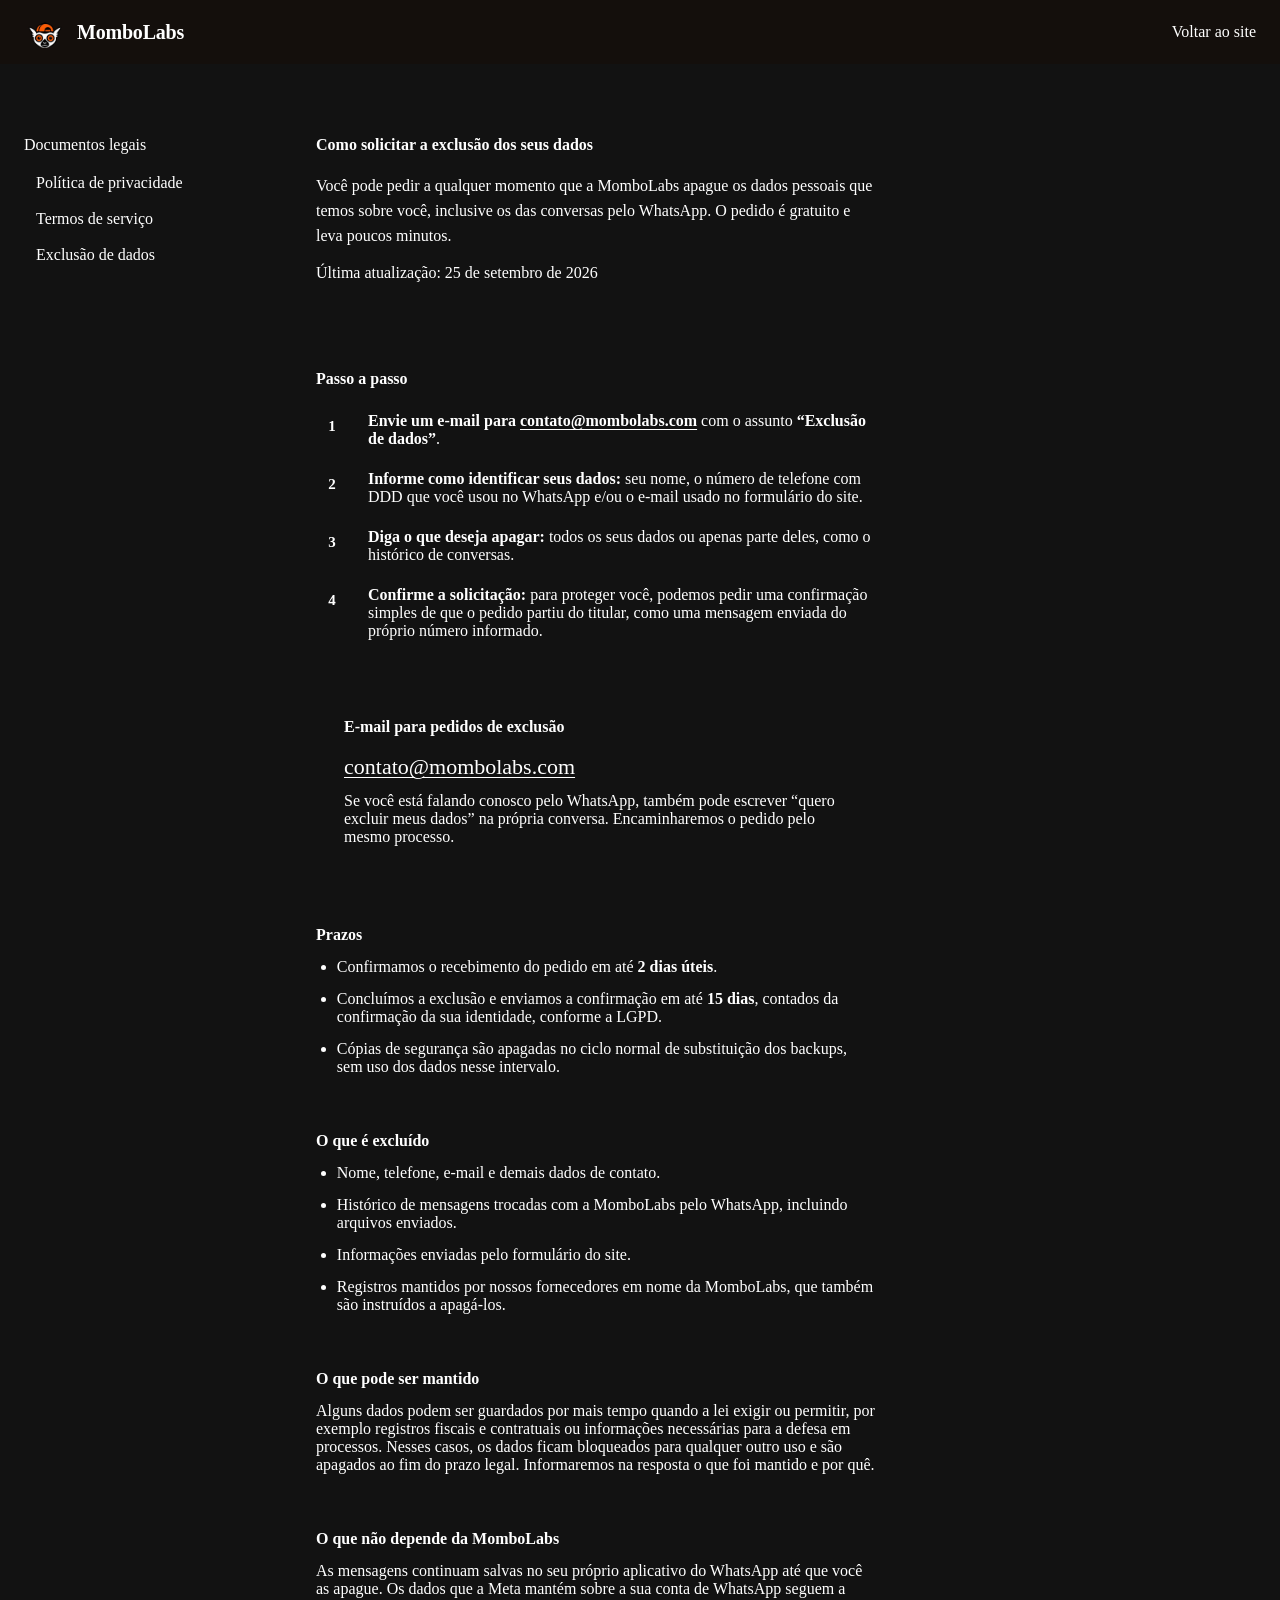
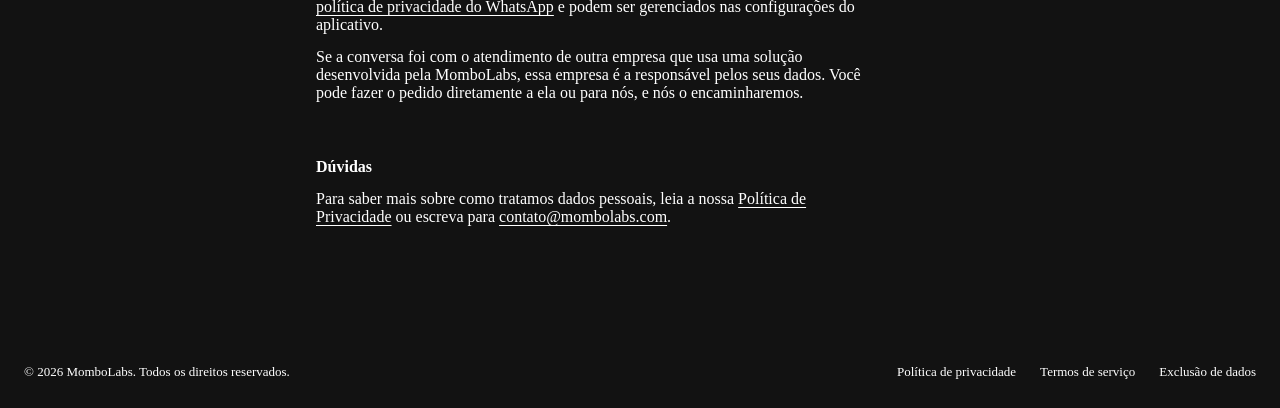
==== exclusao-de-dados.html @ ae2bdd14 "Add legal pages for Meta WhatsApp app, MomboLabs brand and logo - Static privacy policy, terms of se" ====
<!DOCTYPE html>
<html lang="pt-BR">
<head>
<meta charset="utf-8">
<meta name="viewport" content="width=device-width, initial-scale=1">
<meta name="theme-color" content="#15100c">
<title>Exclusão de Dados — MomboLabs</title>
<meta name="description" content="Como solicitar à MomboLabs a exclusão dos seus dados pessoais, inclusive os de conversas pelo WhatsApp.">
<link rel="canonical" href="https://mombolabs.com/exclusao-de-dados.html">
<link rel="icon" type="image/png" href="./favicon.png">
<link rel="apple-touch-icon" href="./apple-touch-icon.png">
<link rel="stylesheet" href="./legal.css">
</head>
<body>
<a class="skip" href="#conteudo">Pular para o conteúdo</a>
<header class="bar">
  <div class="bar-inner">
    <a class="brand" href="./"><img src="./images/mombolabs-mark.webp" alt="" width="43" height="32"><span>Mombo<b>Labs</b></span></a>
    <a class="back" href="./">Voltar ao site</a>
  </div>
</header>

<div class="page">
  <nav class="side" aria-label="Documentos legais">
    <p>Documentos legais</p>
    <a href="./privacidade.html">Política de privacidade</a>
    <a href="./termos.html">Termos de serviço</a>
    <a href="./exclusao-de-dados.html" aria-current="page">Exclusão de dados</a>
  </nav>

  <main id="conteudo">
    <article>
      <h1>Como solicitar a exclusão dos seus dados</h1>
      <p class="lede">Você pode pedir a qualquer momento que a MomboLabs apague os dados pessoais que temos sobre você, inclusive os das conversas pelo WhatsApp. O pedido é gratuito e leva poucos minutos.</p>
      <p class="meta">Última atualização: 25 de setembro de 2026</p>

      <h2>Passo a passo</h2>
      <ol class="steps">
        <li><strong>Envie um e-mail para <a href="mailto:contato@mombolabs.com?subject=Exclus%C3%A3o%20de%20dados">contato@mombolabs.com</a></strong> com o assunto <strong>“Exclusão de dados”</strong>.</li>
        <li><strong>Informe como identificar seus dados:</strong> seu nome, o número de telefone com DDD que você usou no WhatsApp e/ou o e-mail usado no formulário do site.</li>
        <li><strong>Diga o que deseja apagar:</strong> todos os seus dados ou apenas parte deles, como o histórico de conversas.</li>
        <li><strong>Confirme a solicitação:</strong> para proteger você, podemos pedir uma confirmação simples de que o pedido partiu do titular, como uma mensagem enviada do próprio número informado.</li>
      </ol>

      <div class="box">
        <p><strong>E-mail para pedidos de exclusão</strong></p>
        <a class="mail" href="mailto:contato@mombolabs.com?subject=Exclus%C3%A3o%20de%20dados">contato@mombolabs.com</a>
        <p style="margin-top:12px">Se você está falando conosco pelo WhatsApp, também pode escrever “quero excluir meus dados” na própria conversa. Encaminharemos o pedido pelo mesmo processo.</p>
      </div>

      <h2>Prazos</h2>
      <ul>
        <li>Confirmamos o recebimento do pedido em até <strong>2 dias úteis</strong>.</li>
        <li>Concluímos a exclusão e enviamos a confirmação em até <strong>15 dias</strong>, contados da confirmação da sua identidade, conforme a LGPD.</li>
        <li>Cópias de segurança são apagadas no ciclo normal de substituição dos backups, sem uso dos dados nesse intervalo.</li>
      </ul>

      <h2>O que é excluído</h2>
      <ul>
        <li>Nome, telefone, e-mail e demais dados de contato.</li>
        <li>Histórico de mensagens trocadas com a MomboLabs pelo WhatsApp, incluindo arquivos enviados.</li>
        <li>Informações enviadas pelo formulário do site.</li>
        <li>Registros mantidos por nossos fornecedores em nome da MomboLabs, que também são instruídos a apagá-los.</li>
      </ul>

      <h2>O que pode ser mantido</h2>
      <p>Alguns dados podem ser guardados por mais tempo quando a lei exigir ou permitir, por exemplo registros fiscais e contratuais ou informações necessárias para a defesa em processos. Nesses casos, os dados ficam bloqueados para qualquer outro uso e são apagados ao fim do prazo legal. Informaremos na resposta o que foi mantido e por quê.</p>

      <h2>O que não depende da MomboLabs</h2>
      <p>As mensagens continuam salvas no seu próprio aplicativo do WhatsApp até que você as apague. Os dados que a Meta mantém sobre a sua conta de WhatsApp seguem a <a href="https://www.whatsapp.com/legal/privacy-policy" rel="noopener">política de privacidade do WhatsApp</a> e podem ser gerenciados nas configurações do aplicativo.</p>
      <p>Se a conversa foi com o atendimento de outra empresa que usa uma solução desenvolvida pela MomboLabs, essa empresa é a responsável pelos seus dados. Você pode fazer o pedido diretamente a ela ou para nós, e nós o encaminharemos.</p>

      <h2>Dúvidas</h2>
      <p>Para saber mais sobre como tratamos dados pessoais, leia a nossa <a href="./privacidade.html">Política de Privacidade</a> ou escreva para <a href="mailto:contato@mombolabs.com">contato@mombolabs.com</a>.</p>
    </article>
  </main>
</div>

<footer class="foot">
  <div class="foot-inner">
    <span>© 2026 MomboLabs. Todos os direitos reservados.</span>
    <nav aria-label="Rodapé">
      <a href="./privacidade.html">Política de privacidade</a>
      <a href="./termos.html">Termos de serviço</a>
      <a href="./exclusao-de-dados.html">Exclusão de dados</a>
    </nav>
  </div>
</footer>
</body>
</html>
---- legal.css ----
/* Páginas legais — HTML estático (sem JS) para leitura por robôs de revisão, como o da Meta. */
@import url('_ds/mambolabs-design-system-aa0c678e-e5c6-4b53-bc0d-a94f20f69b06/styles.css');

:root { color-scheme: dark; }
* { box-sizing: border-box; }
html { scrollbar-color: var(--graphite-600) var(--graphite-975); scroll-padding-top: 96px; }
body {
  margin: 0;
  background: var(--surface-atmosphere-dark);
  background-attachment: fixed;
  color: var(--text-secondary-dark);
  font-family: var(--font-body);
  font-size: var(--text-body-md);
  line-height: var(--lh-relaxed);
  -webkit-font-smoothing: antialiased;
}
::selection { background: var(--accent-500); color: var(--graphite-950); }
:focus-visible { outline: 2px solid var(--focus-ring); outline-offset: 3px; border-radius: 2px; }
a { color: var(--accent-400); text-underline-offset: 3px; text-decoration-thickness: 1px; }
a:hover { color: var(--accent-500); }

.skip { position: absolute; left: -999px; top: 8px; background: var(--accent-500); color: var(--graphite-950); padding: 8px 14px; border-radius: var(--radius-md); z-index: 10; }
.skip:focus { left: 16px; }

/* Barra superior */
.bar { position: sticky; top: 0; z-index: 5; background: rgba(21,16,12,0.86); backdrop-filter: blur(12px); border-bottom: 1px solid var(--border-dark); }
.bar-inner { max-width: var(--container-max); margin: 0 auto; padding: 16px 24px; display: flex; align-items: center; justify-content: space-between; gap: 16px; }
.brand { display: inline-flex; align-items: center; gap: 10px; text-decoration: none; font-family: var(--font-display); font-weight: 600; font-size: 20px; letter-spacing: -0.01em; color: var(--white-soft); }
.brand:hover { color: var(--white-soft); }
.brand b { font-weight: 600; color: var(--accent-500); }
.back { font-size: var(--text-body-sm); color: var(--text-secondary-dark); text-decoration: none; }
.back:hover { color: var(--accent-400); }

/* Estrutura */
.page { max-width: var(--container-max); margin: 0 auto; padding: 72px 24px 96px; display: grid; grid-template-columns: 220px minmax(0, 1fr); gap: 72px; align-items: start; }
.side { position: sticky; top: 104px; display: flex; flex-direction: column; gap: 2px; }
.side p { margin: 0 0 10px; font-size: var(--text-label); color: var(--text-tertiary-dark); }
.side a { display: block; padding: 8px 12px; border-radius: var(--radius-md); font-size: var(--text-body-sm); color: var(--text-secondary-dark); text-decoration: none; transition: background var(--dur-fast) var(--ease-standard), color var(--dur-fast) var(--ease-standard); }
.side a:hover { background: var(--surface-card-dark); color: var(--white-soft); }
.side a[aria-current="page"] { background: var(--surface-card-dark-raised); color: var(--white-soft); box-shadow: inset 0 0 0 1px var(--border-dark); }

article { max-width: 70ch; }
h1 { font-family: var(--font-display); font-weight: 600; font-size: var(--text-display-lg); line-height: var(--lh-tight); letter-spacing: var(--tracking-tight); color: var(--text-primary-dark); margin: 0 0 20px; text-wrap: balance; }
.lede { font-size: var(--text-body-lg); line-height: 1.55; color: var(--text-secondary-dark); margin: 0 0 16px; }
.meta { font-size: var(--text-body-sm); color: var(--text-tertiary-dark); margin: 0 0 48px; padding-bottom: 32px; border-bottom: 1px solid var(--border-dark); }
h2 { font-family: var(--font-display); font-weight: 600; font-size: var(--text-display-sm); line-height: var(--lh-snug); color: var(--text-primary-dark); margin: 56px 0 14px; text-wrap: balance; }
h3 { font-family: var(--font-body); font-weight: 600; font-size: var(--text-body-md); color: var(--text-primary-dark); margin: 28px 0 8px; }
p, li { margin: 0 0 14px; }
ul, ol { padding-left: 1.3em; margin: 0 0 18px; }
li::marker { color: var(--accent-500); }
strong { color: var(--text-primary-dark); font-weight: 600; }

/* Passos (exclusão de dados) */
.steps { list-style: none; padding: 0; counter-reset: step; margin: 24px 0 32px; }
.steps li { counter-increment: step; position: relative; padding: 0 0 22px 52px; margin: 0; }
.steps li::before { content: counter(step); position: absolute; left: 0; top: -2px; width: 32px; height: 32px; border-radius: 50%; display: grid; place-items: center; font-family: var(--font-display); font-weight: 600; font-size: 15px; color: var(--graphite-950); background: var(--accent-500); }
.steps li:not(:last-child)::after { content: ""; position: absolute; left: 15.5px; top: 36px; bottom: 6px; width: 1px; background: var(--border-dark); }

.box { margin: 28px 0; padding: 24px 28px; border-radius: var(--radius-lg); background: var(--surface-card-dark-raised); border: 1px solid var(--border-dark); }
.box p:last-child { margin-bottom: 0; }
.mail { display: inline-block; margin-top: 4px; font-family: var(--font-display); font-size: 22px; font-weight: 500; }

.foot { border-top: 1px solid var(--border-dark); background: var(--graphite-975); }
.foot-inner { max-width: var(--container-max); margin: 0 auto; padding: 28px 24px; display: flex; flex-wrap: wrap; gap: 12px 28px; justify-content: space-between; font-size: 13px; color: var(--text-tertiary-dark); }
.foot a { color: var(--text-secondary-dark); text-decoration: none; }
.foot a:hover { color: var(--accent-400); }
.foot nav { display: flex; flex-wrap: wrap; gap: 8px 24px; }

@media (max-width: 860px) {
  .page { grid-template-columns: 1fr; gap: 32px; padding: 40px 16px 72px; }
  .side { position: static; flex-direction: row; flex-wrap: wrap; gap: 6px; }
  .side p { width: 100%; margin-bottom: 4px; }
  .side a { padding: 6px 12px; border: 1px solid var(--border-dark); border-radius: var(--radius-pill); }
  .bar-inner, .foot-inner { padding-left: 16px; padding-right: 16px; }
  .box { padding: 20px; }
  .mail { font-size: 19px; word-break: break-all; }
}
@media (prefers-reduced-motion: reduce) { * { transition: none !important; } }
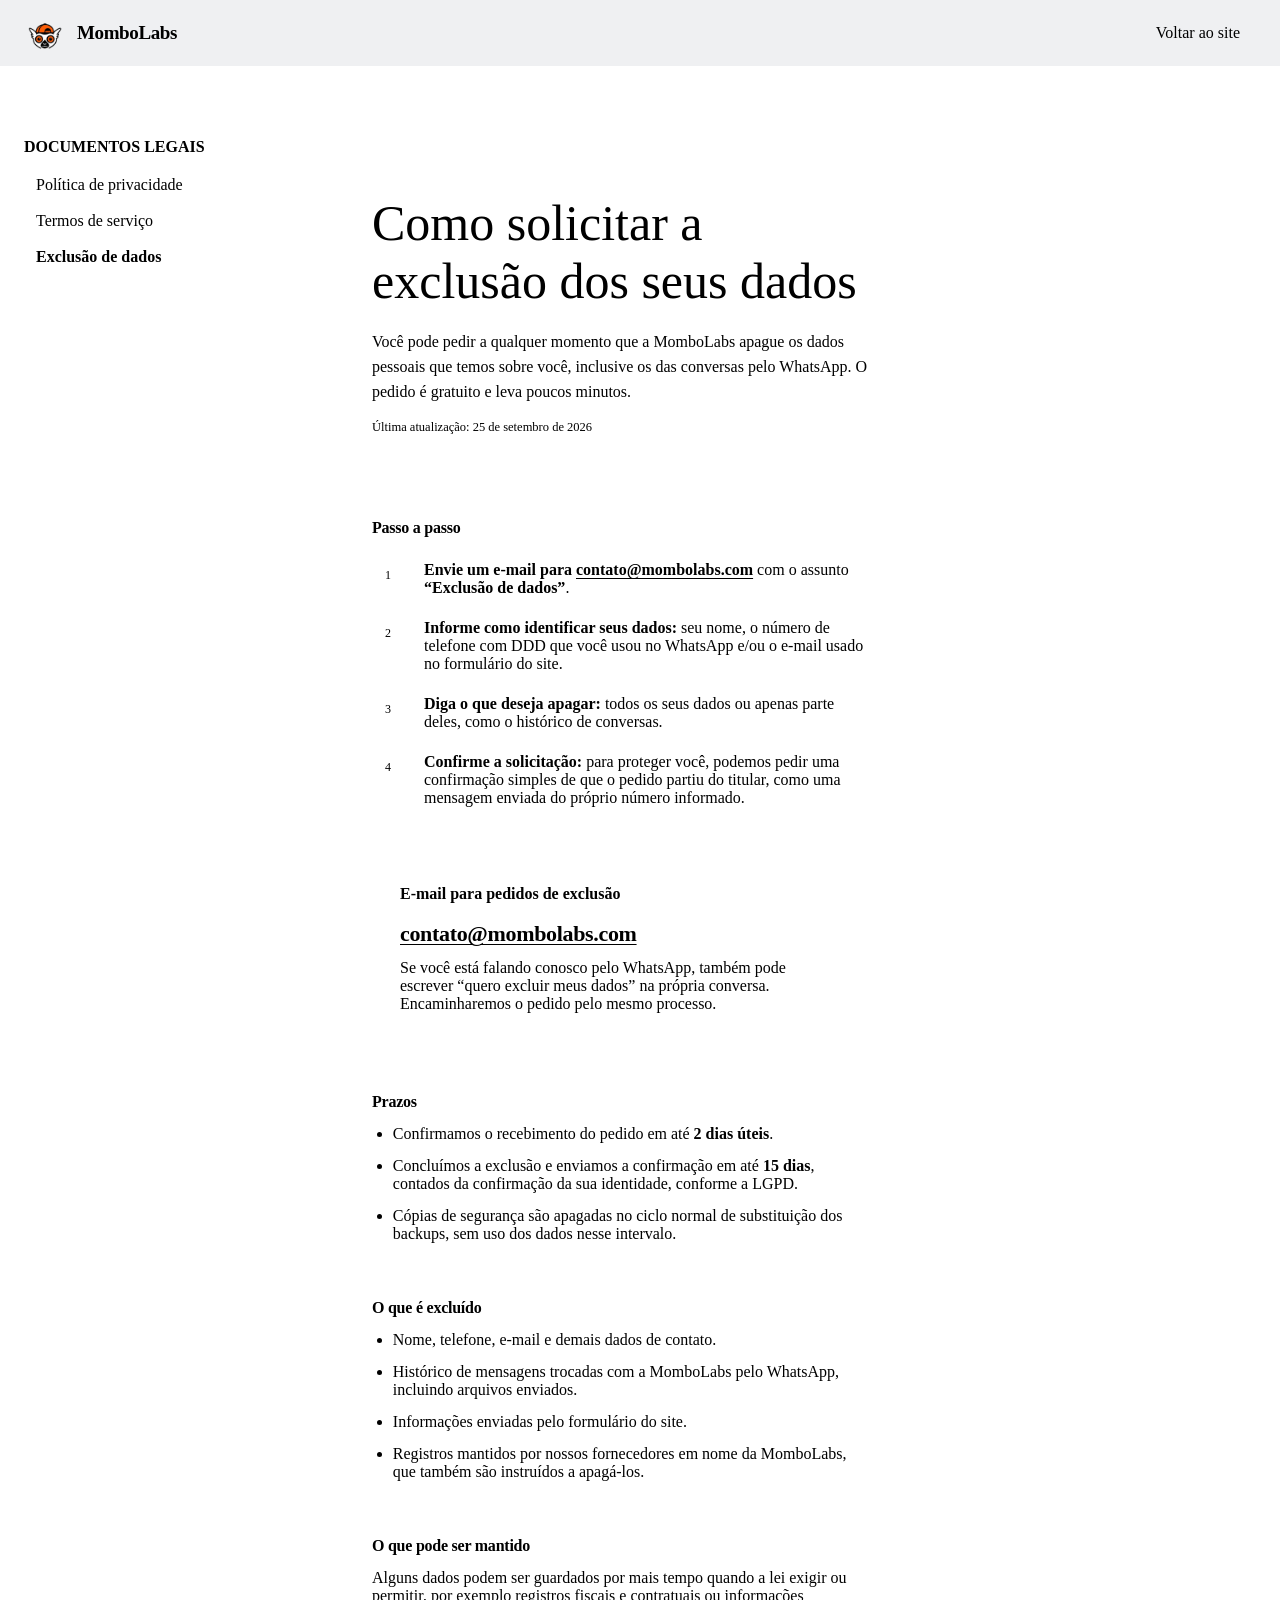
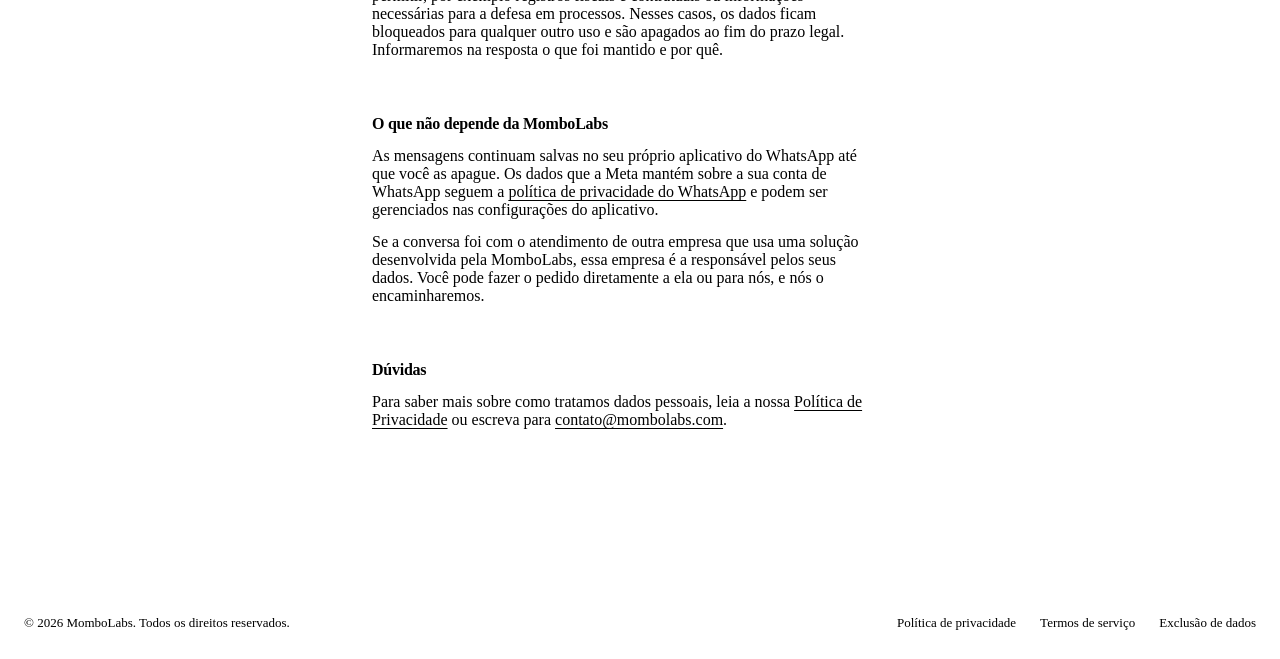
==== commit 7c177bc1: "Apply "Unlock Potential" design system: light theme with lime accents - Remap design tokens to the n" ====
--- a/exclusao-de-dados.html
+++ b/exclusao-de-dados.html
@@ -3,7 +3,7 @@
 <head>
 <meta charset="utf-8">
 <meta name="viewport" content="width=device-width, initial-scale=1">
-<meta name="theme-color" content="#15100c">
+<meta name="theme-color" content="#ECEEF0">
 <title>Exclusão de Dados — MomboLabs</title>
 <meta name="description" content="Como solicitar à MomboLabs a exclusão dos seus dados pessoais, inclusive os de conversas pelo WhatsApp.">
 <link rel="canonical" href="https://mombolabs.com/exclusao-de-dados.html">
--- a/legal.css
+++ b/legal.css
@@ -1,76 +1,76 @@
 /* Páginas legais — HTML estático (sem JS) para leitura por robôs de revisão, como o da Meta. */
 @import url('_ds/mambolabs-design-system-aa0c678e-e5c6-4b53-bc0d-a94f20f69b06/styles.css');
 
-:root { color-scheme: dark; }
+:root { color-scheme: light; }
 * { box-sizing: border-box; }
-html { scrollbar-color: var(--graphite-600) var(--graphite-975); scroll-padding-top: 96px; }
+html { scrollbar-color: #B9BDAE var(--canvas); scroll-padding-top: 96px; }
 body {
   margin: 0;
-  background: var(--surface-atmosphere-dark);
-  background-attachment: fixed;
-  color: var(--text-secondary-dark);
+  background: var(--canvas);
+  color: var(--ink-2);
   font-family: var(--font-body);
   font-size: var(--text-body-md);
   line-height: var(--lh-relaxed);
   -webkit-font-smoothing: antialiased;
 }
-::selection { background: var(--accent-500); color: var(--graphite-950); }
+::selection { background: var(--lime); color: var(--ink); }
 :focus-visible { outline: 2px solid var(--focus-ring); outline-offset: 3px; border-radius: 2px; }
-a { color: var(--accent-400); text-underline-offset: 3px; text-decoration-thickness: 1px; }
-a:hover { color: var(--accent-500); }
+a { color: var(--olive); text-underline-offset: 3px; text-decoration-thickness: 1px; }
+a:hover { color: var(--olive-deep); }
 
-.skip { position: absolute; left: -999px; top: 8px; background: var(--accent-500); color: var(--graphite-950); padding: 8px 14px; border-radius: var(--radius-md); z-index: 10; }
+.skip { position: absolute; left: -999px; top: 8px; background: var(--lime); color: var(--ink); padding: 8px 14px; border-radius: var(--radius-md); z-index: 10; }
 .skip:focus { left: 16px; }
 
 /* Barra superior */
-.bar { position: sticky; top: 0; z-index: 5; background: rgba(21,16,12,0.86); backdrop-filter: blur(12px); border-bottom: 1px solid var(--border-dark); }
+.bar { position: sticky; top: 0; z-index: 5; background: rgba(236,238,240,0.84); backdrop-filter: blur(14px) saturate(1.4); -webkit-backdrop-filter: blur(14px) saturate(1.4); border-bottom: 1px solid var(--hairline); }
 .bar-inner { max-width: var(--container-max); margin: 0 auto; padding: 16px 24px; display: flex; align-items: center; justify-content: space-between; gap: 16px; }
-.brand { display: inline-flex; align-items: center; gap: 10px; text-decoration: none; font-family: var(--font-display); font-weight: 600; font-size: 20px; letter-spacing: -0.01em; color: var(--white-soft); }
-.brand:hover { color: var(--white-soft); }
-.brand b { font-weight: 600; color: var(--accent-500); }
-.back { font-size: var(--text-body-sm); color: var(--text-secondary-dark); text-decoration: none; }
-.back:hover { color: var(--accent-400); }
+.brand { display: inline-flex; align-items: center; gap: 10px; text-decoration: none; font-family: var(--font-display); font-weight: 700; font-size: 19px; letter-spacing: -0.02em; color: var(--ink); }
+.brand:hover { color: var(--ink); }
+.brand b { font-weight: 700; color: var(--olive); }
+.back { font-size: var(--text-body-sm); font-weight: 500; color: var(--ink); text-decoration: none; padding: 8px 16px; border-radius: var(--radius-pill); border: 1px solid var(--hairline-strong); }
+.back:hover { color: var(--ink); background: var(--paper); }
 
 /* Estrutura */
 .page { max-width: var(--container-max); margin: 0 auto; padding: 72px 24px 96px; display: grid; grid-template-columns: 220px minmax(0, 1fr); gap: 72px; align-items: start; }
 .side { position: sticky; top: 104px; display: flex; flex-direction: column; gap: 2px; }
-.side p { margin: 0 0 10px; font-size: var(--text-label); color: var(--text-tertiary-dark); }
-.side a { display: block; padding: 8px 12px; border-radius: var(--radius-md); font-size: var(--text-body-sm); color: var(--text-secondary-dark); text-decoration: none; transition: background var(--dur-fast) var(--ease-standard), color var(--dur-fast) var(--ease-standard); }
-.side a:hover { background: var(--surface-card-dark); color: var(--white-soft); }
-.side a[aria-current="page"] { background: var(--surface-card-dark-raised); color: var(--white-soft); box-shadow: inset 0 0 0 1px var(--border-dark); }
+.side p { margin: 0 0 10px; font-family: var(--font-mono); font-weight: 600; font-size: var(--text-label); letter-spacing: var(--tracking-wide); text-transform: uppercase; color: var(--ink-3); }
+.side a { display: block; padding: 8px 12px; border-radius: var(--radius-md); font-size: var(--text-body-sm); color: var(--ink-2); text-decoration: none; transition: background var(--dur-fast) var(--ease-standard), color var(--dur-fast) var(--ease-standard); }
+.side a:hover { background: var(--paper); color: var(--ink); }
+.side a[aria-current="page"] { background: var(--lime); color: var(--night); font-weight: 600; }
 
-article { max-width: 70ch; }
-h1 { font-family: var(--font-display); font-weight: 600; font-size: var(--text-display-lg); line-height: var(--lh-tight); letter-spacing: var(--tracking-tight); color: var(--text-primary-dark); margin: 0 0 20px; text-wrap: balance; }
-.lede { font-size: var(--text-body-lg); line-height: 1.55; color: var(--text-secondary-dark); margin: 0 0 16px; }
-.meta { font-size: var(--text-body-sm); color: var(--text-tertiary-dark); margin: 0 0 48px; padding-bottom: 32px; border-bottom: 1px solid var(--border-dark); }
-h2 { font-family: var(--font-display); font-weight: 600; font-size: var(--text-display-sm); line-height: var(--lh-snug); color: var(--text-primary-dark); margin: 56px 0 14px; text-wrap: balance; }
-h3 { font-family: var(--font-body); font-weight: 600; font-size: var(--text-body-md); color: var(--text-primary-dark); margin: 28px 0 8px; }
+article { max-width: 76ch; background: var(--paper); border: 1px solid var(--hairline); border-radius: var(--radius-xl); padding: 56px 56px 48px; }
+h1 { font-family: var(--font-display); font-weight: 500; font-size: clamp(32px,4.2vw,50px); line-height: var(--lh-tight); letter-spacing: var(--tracking-tight); color: var(--ink); margin: 0 0 20px; text-wrap: balance; }
+.lede { font-size: var(--text-body-lg); line-height: 1.55; color: var(--ink-2); margin: 0 0 16px; }
+.meta { font-family: var(--font-mono); font-size: 12.5px; color: var(--ink-3); margin: 0 0 40px; padding-bottom: 28px; border-bottom: 1px solid var(--hairline); }
+h2 { font-family: var(--font-display); font-weight: 600; font-size: var(--text-display-sm); line-height: var(--lh-snug); letter-spacing: -0.015em; color: var(--ink); margin: 56px 0 14px; text-wrap: balance; }
+h3 { font-family: var(--font-body); font-weight: 600; font-size: var(--text-body-md); color: var(--ink); margin: 28px 0 8px; }
 p, li { margin: 0 0 14px; }
 ul, ol { padding-left: 1.3em; margin: 0 0 18px; }
-li::marker { color: var(--accent-500); }
-strong { color: var(--text-primary-dark); font-weight: 600; }
+li::marker { color: var(--olive); }
+strong { color: var(--ink); font-weight: 600; }
 
 /* Passos (exclusão de dados) */
 .steps { list-style: none; padding: 0; counter-reset: step; margin: 24px 0 32px; }
 .steps li { counter-increment: step; position: relative; padding: 0 0 22px 52px; margin: 0; }
-.steps li::before { content: counter(step); position: absolute; left: 0; top: -2px; width: 32px; height: 32px; border-radius: 50%; display: grid; place-items: center; font-family: var(--font-display); font-weight: 600; font-size: 15px; color: var(--graphite-950); background: var(--accent-500); }
-.steps li:not(:last-child)::after { content: ""; position: absolute; left: 15.5px; top: 36px; bottom: 6px; width: 1px; background: var(--border-dark); }
+.steps li::before { content: counter(step); position: absolute; left: 0; top: -2px; width: 32px; height: 32px; border-radius: 50%; display: grid; place-items: center; font-family: var(--font-accent); font-size: 12px; color: var(--night); background: var(--lime); }
+.steps li:not(:last-child)::after { content: ""; position: absolute; left: 15.5px; top: 36px; bottom: 6px; width: 1px; background: var(--hairline-strong); }
 
-.box { margin: 28px 0; padding: 24px 28px; border-radius: var(--radius-lg); background: var(--surface-card-dark-raised); border: 1px solid var(--border-dark); }
+.box { margin: 28px 0; padding: 24px 28px; border-radius: var(--radius-lg); background: var(--lime-soft); border: 0; color: var(--night); }
 .box p:last-child { margin-bottom: 0; }
-.mail { display: inline-block; margin-top: 4px; font-family: var(--font-display); font-size: 22px; font-weight: 500; }
+.mail { display: inline-block; margin-top: 4px; font-family: var(--font-display); font-size: 22px; font-weight: 600; letter-spacing: -0.015em; color: var(--night); }
 
-.foot { border-top: 1px solid var(--border-dark); background: var(--graphite-975); }
-.foot-inner { max-width: var(--container-max); margin: 0 auto; padding: 28px 24px; display: flex; flex-wrap: wrap; gap: 12px 28px; justify-content: space-between; font-size: 13px; color: var(--text-tertiary-dark); }
-.foot a { color: var(--text-secondary-dark); text-decoration: none; }
-.foot a:hover { color: var(--accent-400); }
+.foot { background: var(--night); }
+.foot-inner { max-width: var(--container-max); margin: 0 auto; padding: 28px 24px; display: flex; flex-wrap: wrap; gap: 12px 28px; justify-content: space-between; font-size: 13px; color: var(--on-night-3); }
+.foot a { color: var(--on-night-2); text-decoration: none; }
+.foot a:hover { color: var(--lime); }
 .foot nav { display: flex; flex-wrap: wrap; gap: 8px 24px; }
 
 @media (max-width: 860px) {
   .page { grid-template-columns: 1fr; gap: 32px; padding: 40px 16px 72px; }
   .side { position: static; flex-direction: row; flex-wrap: wrap; gap: 6px; }
   .side p { width: 100%; margin-bottom: 4px; }
-  .side a { padding: 6px 12px; border: 1px solid var(--border-dark); border-radius: var(--radius-pill); }
+  .side a { padding: 6px 12px; border: 1px solid var(--hairline-strong); border-radius: var(--radius-pill); }
+  article { padding: 32px 20px 28px; border-radius: var(--radius-lg); }
   .bar-inner, .foot-inner { padding-left: 16px; padding-right: 16px; }
   .box { padding: 20px; }
   .mail { font-size: 19px; word-break: break-all; }
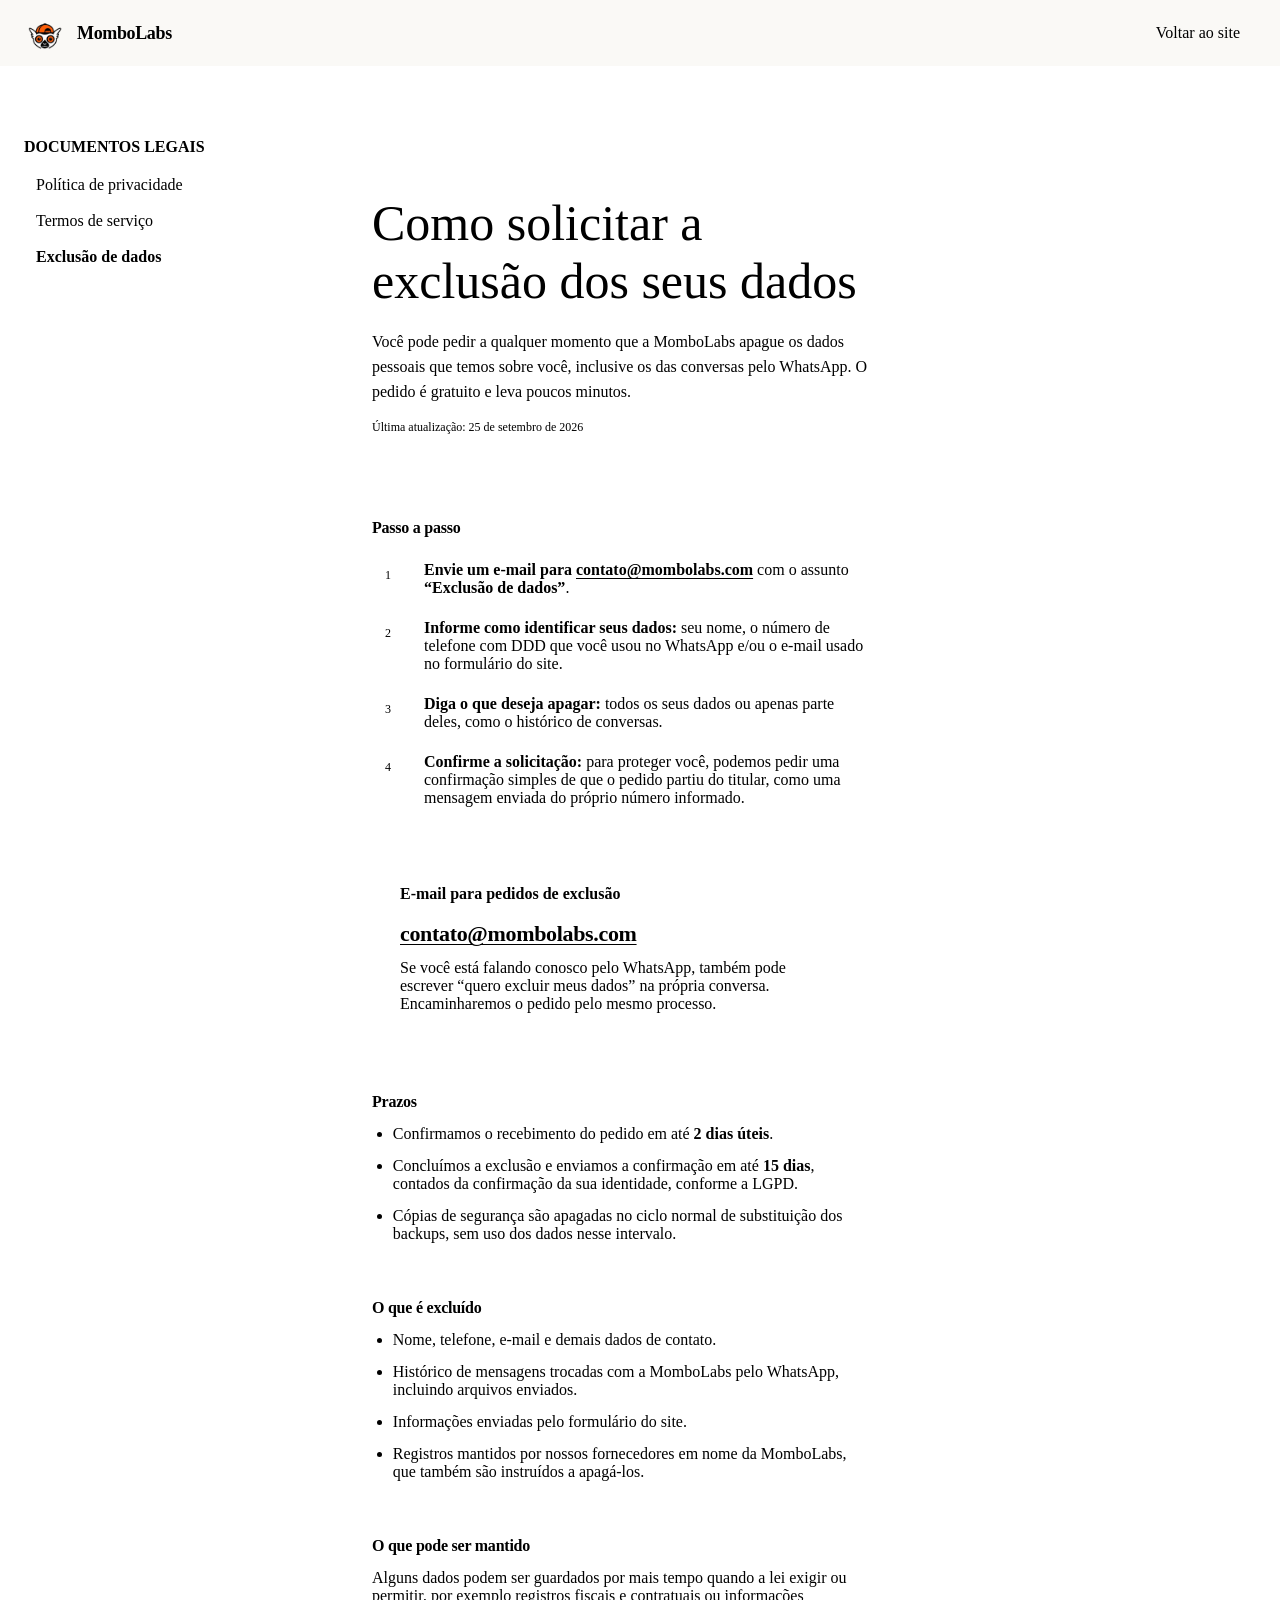
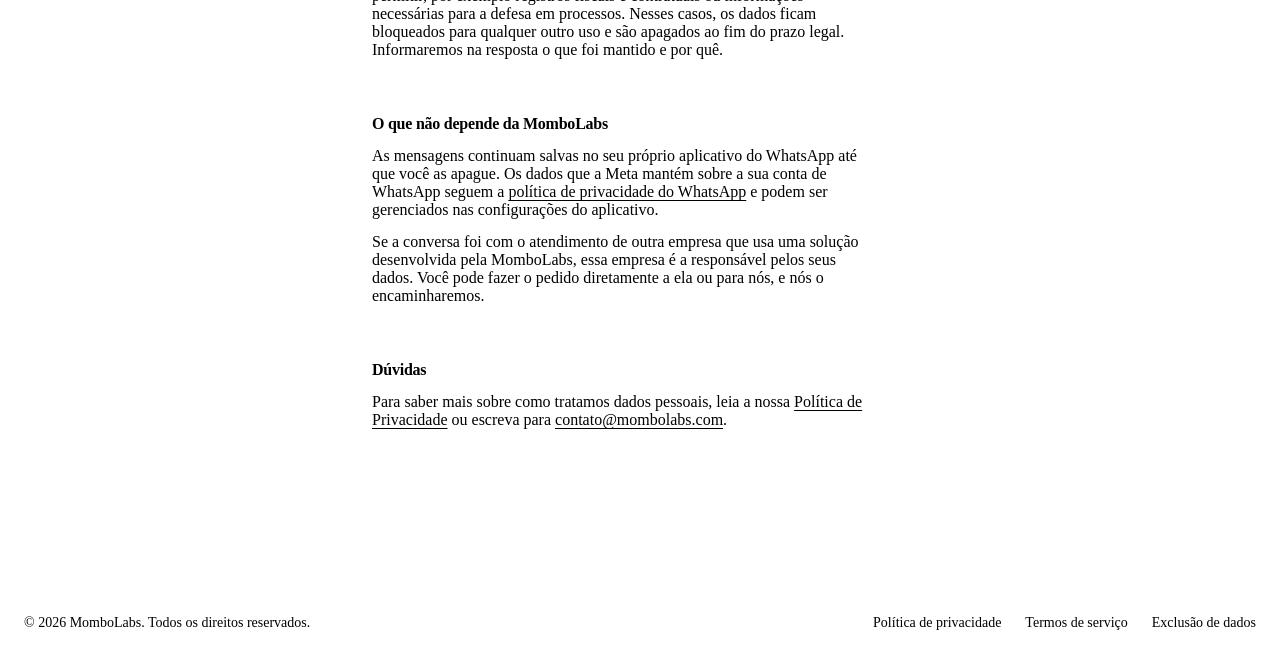
==== commit bcbaef5f: "Apply visual audit: light theme with orange accent - New tokens (--bg, --surface, --text, --text-mut" ====
--- a/exclusao-de-dados.html
+++ b/exclusao-de-dados.html
@@ -3,7 +3,7 @@
 <head>
 <meta charset="utf-8">
 <meta name="viewport" content="width=device-width, initial-scale=1">
-<meta name="theme-color" content="#ECEEF0">
+<meta name="theme-color" content="#FAF9F5">
 <title>Exclusão de Dados — MomboLabs</title>
 <meta name="description" content="Como solicitar à MomboLabs a exclusão dos seus dados pessoais, inclusive os de conversas pelo WhatsApp.">
 <link rel="canonical" href="https://mombolabs.com/exclusao-de-dados.html">
--- a/legal.css
+++ b/legal.css
@@ -3,76 +3,76 @@
 
 :root { color-scheme: light; }
 * { box-sizing: border-box; }
-html { scrollbar-color: #B9BDAE var(--canvas); scroll-padding-top: 96px; }
+html { scrollbar-color: #CFCBD6 var(--bg); scroll-padding-top: 96px; }
 body {
   margin: 0;
-  background: var(--canvas);
-  color: var(--ink-2);
+  background: var(--bg);
+  color: var(--text-muted);
   font-family: var(--font-body);
   font-size: var(--text-body-md);
   line-height: var(--lh-relaxed);
   -webkit-font-smoothing: antialiased;
 }
-::selection { background: var(--lime); color: var(--ink); }
+::selection { background: var(--accent); color: var(--text); }
 :focus-visible { outline: 2px solid var(--focus-ring); outline-offset: 3px; border-radius: 2px; }
-a { color: var(--olive); text-underline-offset: 3px; text-decoration-thickness: 1px; }
-a:hover { color: var(--olive-deep); }
+a { color: var(--accent-ink); text-underline-offset: 3px; text-decoration-thickness: 1px; }
+a:hover { color: var(--accent-ink); }
 
-.skip { position: absolute; left: -999px; top: 8px; background: var(--lime); color: var(--ink); padding: 8px 14px; border-radius: var(--radius-md); z-index: 10; }
+.skip { position: absolute; left: -999px; top: 8px; background: var(--accent); color: var(--text); padding: 8px 14px; border-radius: var(--radius-md); z-index: 10; }
 .skip:focus { left: 16px; }
 
 /* Barra superior */
-.bar { position: sticky; top: 0; z-index: 5; background: rgba(236,238,240,0.84); backdrop-filter: blur(14px) saturate(1.4); -webkit-backdrop-filter: blur(14px) saturate(1.4); border-bottom: 1px solid var(--hairline); }
+.bar { position: sticky; top: 0; z-index: 5; background: rgba(250,249,245,0.86); backdrop-filter: blur(14px) saturate(1.4); -webkit-backdrop-filter: blur(14px) saturate(1.4); border-bottom: 1px solid var(--border); }
 .bar-inner { max-width: var(--container-max); margin: 0 auto; padding: 16px 24px; display: flex; align-items: center; justify-content: space-between; gap: 16px; }
-.brand { display: inline-flex; align-items: center; gap: 10px; text-decoration: none; font-family: var(--font-display); font-weight: 700; font-size: 19px; letter-spacing: -0.02em; color: var(--ink); }
-.brand:hover { color: var(--ink); }
-.brand b { font-weight: 700; color: var(--olive); }
-.back { font-size: var(--text-body-sm); font-weight: 500; color: var(--ink); text-decoration: none; padding: 8px 16px; border-radius: var(--radius-pill); border: 1px solid var(--hairline-strong); }
-.back:hover { color: var(--ink); background: var(--paper); }
+.brand { display: inline-flex; align-items: center; gap: 10px; text-decoration: none; font-family: var(--font-display); font-weight: 700; font-size: 18px; letter-spacing: -0.02em; color: var(--text); }
+.brand:hover { color: var(--text); }
+.brand b { font-weight: 700; color: var(--accent); }
+.back { font-size: var(--text-body-sm); font-weight: 500; color: var(--text); text-decoration: none; padding: 8px 16px; border-radius: var(--radius-pill); border: 1px solid var(--border-strong); }
+.back:hover { color: var(--text); background: var(--card); }
 
 /* Estrutura */
 .page { max-width: var(--container-max); margin: 0 auto; padding: 72px 24px 96px; display: grid; grid-template-columns: 220px minmax(0, 1fr); gap: 72px; align-items: start; }
 .side { position: sticky; top: 104px; display: flex; flex-direction: column; gap: 2px; }
-.side p { margin: 0 0 10px; font-family: var(--font-mono); font-weight: 600; font-size: var(--text-label); letter-spacing: var(--tracking-wide); text-transform: uppercase; color: var(--ink-3); }
-.side a { display: block; padding: 8px 12px; border-radius: var(--radius-md); font-size: var(--text-body-sm); color: var(--ink-2); text-decoration: none; transition: background var(--dur-fast) var(--ease-standard), color var(--dur-fast) var(--ease-standard); }
-.side a:hover { background: var(--paper); color: var(--ink); }
-.side a[aria-current="page"] { background: var(--lime); color: var(--night); font-weight: 600; }
+.side p { margin: 0 0 10px; font-family: var(--font-mono); font-weight: 600; font-size: var(--text-label); letter-spacing: var(--tracking-wide); text-transform: uppercase; color: var(--text-muted); }
+.side a { display: block; padding: 8px 12px; border-radius: var(--radius-md); font-size: var(--text-body-sm); color: var(--text-muted); text-decoration: none; transition: background var(--dur-fast) var(--ease-standard), color var(--dur-fast) var(--ease-standard); }
+.side a:hover { background: var(--card); color: var(--text); }
+.side a[aria-current="page"] { background: var(--accent); color: var(--dark); font-weight: 600; }
 
-article { max-width: 76ch; background: var(--paper); border: 1px solid var(--hairline); border-radius: var(--radius-xl); padding: 56px 56px 48px; }
-h1 { font-family: var(--font-display); font-weight: 500; font-size: clamp(32px,4.2vw,50px); line-height: var(--lh-tight); letter-spacing: var(--tracking-tight); color: var(--ink); margin: 0 0 20px; text-wrap: balance; }
-.lede { font-size: var(--text-body-lg); line-height: 1.55; color: var(--ink-2); margin: 0 0 16px; }
-.meta { font-family: var(--font-mono); font-size: 12.5px; color: var(--ink-3); margin: 0 0 40px; padding-bottom: 28px; border-bottom: 1px solid var(--hairline); }
-h2 { font-family: var(--font-display); font-weight: 600; font-size: var(--text-display-sm); line-height: var(--lh-snug); letter-spacing: -0.015em; color: var(--ink); margin: 56px 0 14px; text-wrap: balance; }
-h3 { font-family: var(--font-body); font-weight: 600; font-size: var(--text-body-md); color: var(--ink); margin: 28px 0 8px; }
+article { max-width: 76ch; background: var(--card); border: 1px solid var(--border); border-radius: var(--radius-xl); padding: 56px 56px 48px; }
+h1 { font-family: var(--font-display); font-weight: 500; font-size: clamp(32px,4.2vw,50px); line-height: var(--lh-tight); letter-spacing: var(--tracking-tight); color: var(--text); margin: 0 0 20px; text-wrap: balance; }
+.lede { font-size: var(--text-body-lg); line-height: 1.55; color: var(--text-muted); margin: 0 0 16px; }
+.meta { font-family: var(--font-mono); font-size: 12px; color: var(--text-muted); margin: 0 0 40px; padding-bottom: 28px; border-bottom: 1px solid var(--border); }
+h2 { font-family: var(--font-display); font-weight: 600; font-size: var(--text-display-sm); line-height: var(--lh-snug); letter-spacing: -0.015em; color: var(--text); margin: 56px 0 14px; text-wrap: balance; }
+h3 { font-family: var(--font-body); font-weight: 600; font-size: var(--text-body-md); color: var(--text); margin: 28px 0 8px; }
 p, li { margin: 0 0 14px; }
 ul, ol { padding-left: 1.3em; margin: 0 0 18px; }
-li::marker { color: var(--olive); }
-strong { color: var(--ink); font-weight: 600; }
+li::marker { color: var(--accent-ink); }
+strong { color: var(--text); font-weight: 600; }
 
 /* Passos (exclusão de dados) */
 .steps { list-style: none; padding: 0; counter-reset: step; margin: 24px 0 32px; }
 .steps li { counter-increment: step; position: relative; padding: 0 0 22px 52px; margin: 0; }
-.steps li::before { content: counter(step); position: absolute; left: 0; top: -2px; width: 32px; height: 32px; border-radius: 50%; display: grid; place-items: center; font-family: var(--font-accent); font-size: 12px; color: var(--night); background: var(--lime); }
-.steps li:not(:last-child)::after { content: ""; position: absolute; left: 15.5px; top: 36px; bottom: 6px; width: 1px; background: var(--hairline-strong); }
+.steps li::before { content: counter(step); position: absolute; left: 0; top: -2px; width: 32px; height: 32px; border-radius: 50%; display: grid; place-items: center; font-family: var(--font-accent); font-size: 12px; color: var(--dark); background: var(--accent); }
+.steps li:not(:last-child)::after { content: ""; position: absolute; left: 15.5px; top: 36px; bottom: 6px; width: 1px; background: var(--border-strong); }
 
-.box { margin: 28px 0; padding: 24px 28px; border-radius: var(--radius-lg); background: var(--lime-soft); border: 0; color: var(--night); }
+.box { margin: 28px 0; padding: 24px 28px; border-radius: var(--radius-lg); background: var(--accent-soft); border: 0; color: var(--dark); }
 .box p:last-child { margin-bottom: 0; }
-.mail { display: inline-block; margin-top: 4px; font-family: var(--font-display); font-size: 22px; font-weight: 600; letter-spacing: -0.015em; color: var(--night); }
+.mail { display: inline-block; margin-top: 4px; font-family: var(--font-display); font-size: 22px; font-weight: 600; letter-spacing: -0.015em; color: var(--dark); }
 
-.foot { background: var(--night); }
-.foot-inner { max-width: var(--container-max); margin: 0 auto; padding: 28px 24px; display: flex; flex-wrap: wrap; gap: 12px 28px; justify-content: space-between; font-size: 13px; color: var(--on-night-3); }
-.foot a { color: var(--on-night-2); text-decoration: none; }
-.foot a:hover { color: var(--lime); }
+.foot { background: var(--dark); }
+.foot-inner { max-width: var(--container-max); margin: 0 auto; padding: 28px 24px; display: flex; flex-wrap: wrap; gap: 12px 28px; justify-content: space-between; font-size: 14px; color: var(--on-dark-3); }
+.foot a { color: var(--on-dark-2); text-decoration: none; }
+.foot a:hover { color: var(--accent); }
 .foot nav { display: flex; flex-wrap: wrap; gap: 8px 24px; }
 
 @media (max-width: 860px) {
   .page { grid-template-columns: 1fr; gap: 32px; padding: 40px 16px 72px; }
   .side { position: static; flex-direction: row; flex-wrap: wrap; gap: 6px; }
   .side p { width: 100%; margin-bottom: 4px; }
-  .side a { padding: 6px 12px; border: 1px solid var(--hairline-strong); border-radius: var(--radius-pill); }
+  .side a { padding: 6px 12px; border: 1px solid var(--border-strong); border-radius: var(--radius-pill); }
   article { padding: 32px 20px 28px; border-radius: var(--radius-lg); }
   .bar-inner, .foot-inner { padding-left: 16px; padding-right: 16px; }
   .box { padding: 20px; }
-  .mail { font-size: 19px; word-break: break-all; }
+  .mail { font-size: 18px; word-break: break-all; }
 }
 @media (prefers-reduced-motion: reduce) { * { transition: none !important; } }
